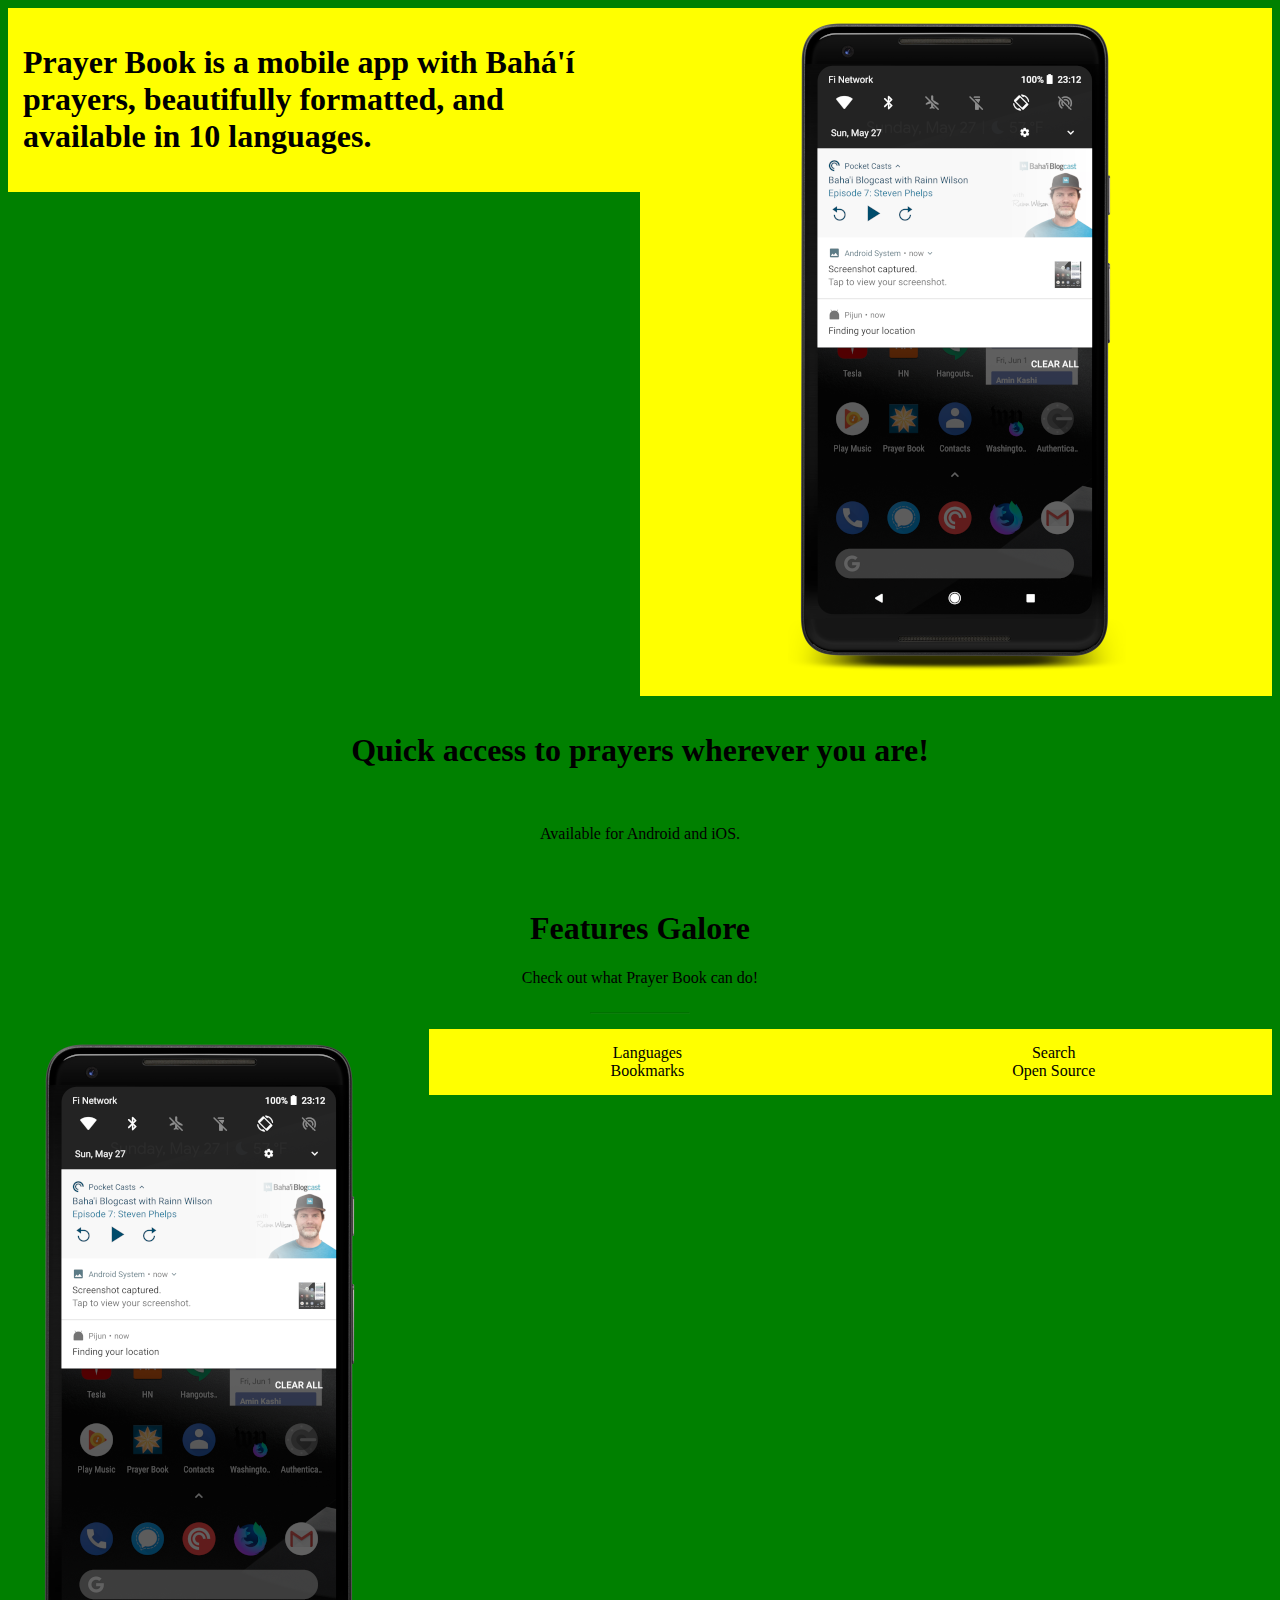
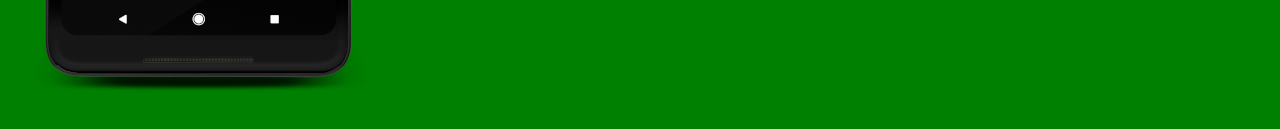
==== index.html @ 6ac78d89 "Saving progress" ====
<!DOCTYPE html>
<html lang="en">
    <head>
        <meta charset="utf-8">
        <meta name="viewport" content="width=device-width, initial-scale=1, shrink-to-fit=no">
        <meta name="author" content="Arash Payan">
        <meta name="description" content="Bahá'í prayers for Android and iOS">

        <link href="/css/style.css" rel="stylesheet" type="text/css">

        <title>Prayer Book - Bahá'í prayers for Android and iOS</title>
    </head>

    <body>
        <main>
            <div class="row">
                <div class="col-6 justify-center bgyellow">
                    <h1>Prayer Book is a mobile app with Bahá'í prayers, beautifully formatted, and available in 10 languages.</h1>
                </div>
                <div class="col-6 justify-center bgyellow">
                    <img
                        src="/images/screenshot.png"
                        srcset="/images/screenshot.png,
                                /images/screenshot@2x.png 2x"
                        alt="Screen shot of the English prayer categories in the prayer book app">
                </div>
            </div>

            <div class="row">
                <div id="download-section" class="col-12">
                    <h1>Quick access to prayers wherever you are!</h1>
                    <br>
                    <p>Available for Android and iOS.</p>
                </div>
            </div>

            <div class="row">
                <div id="features-headers" class="col-12">
                    <h1>Features Galore</h1>
                    <p>Check out what Prayer Book can do!</p>
                    <hr>
                </div>
            </div>

            <div class="row">
                <div class="col-4">
                        <img
                        src="/images/screenshot.png"
                        srcset="/images/screenshot.png,
                                /images/screenshot@2x.png 2x"
                        alt="Screen shot of the English prayer categories in the prayer book app">
                </div>
                <div id="features" class="col-8 bgyellow">
                    <div class="feature foo">Languages</div>
                    <div class="feature">Search</div>
                    <div class="feature">Bookmarks</div>
                    <div class="feature">Open Source</div>
                </div>
            </div>
        </main>
    </body>
</html>
---- css/style.css ----
* {
    box-sizing: border-box;
}

body {
    background-color: lightblue;
}

.row::after {
    content: "";
    clear: both;
    display: table;
}

[class*="col-"] {
    width: 100%;
    float: left;
    padding: 15px;
}

img {
    max-width: 100%;
    height: auto;
}

.justify-center {
    display: flex;
    align-items: center;
    justify-content: center;
}

.bgyellow {
    background: yellow;
}

#download-section {
    text-align: center;
}

hr {
    max-width: 100px;
    margin: 25px auto 0;
    border-width: 1px;
    border-color: rgba(34, 34, 34, 0.1)
}

#features-headers {
    text-align: center;
}

#features {
    display: flex;
    flex-direction: row;
    flex-wrap: wrap;
}

.feature {
    width: 100%;
    text-align: center;
}

@media only screen and (min-width: 768px) {
    .col-1 {width: 8.33%;}
    .col-2 {width: 16.66%;}
    .col-3 {width: 25%;}
    .col-4 {width: 33.33%;}
    .col-5 {width: 41.66%;}
    .col-6 {width: 50%;}
    .col-7 {width: 58.33%;}
    .col-8 {width: 66.66%;}
    .col-9 {width: 75%;}
    .col-10 {width: 83.33%;}
    .col-11 {width: 91.66%;}
    .col-12 {width: 100%;}

    body {
        background-color: green;
    }

    .feature {
        width: 50%;
    }
}
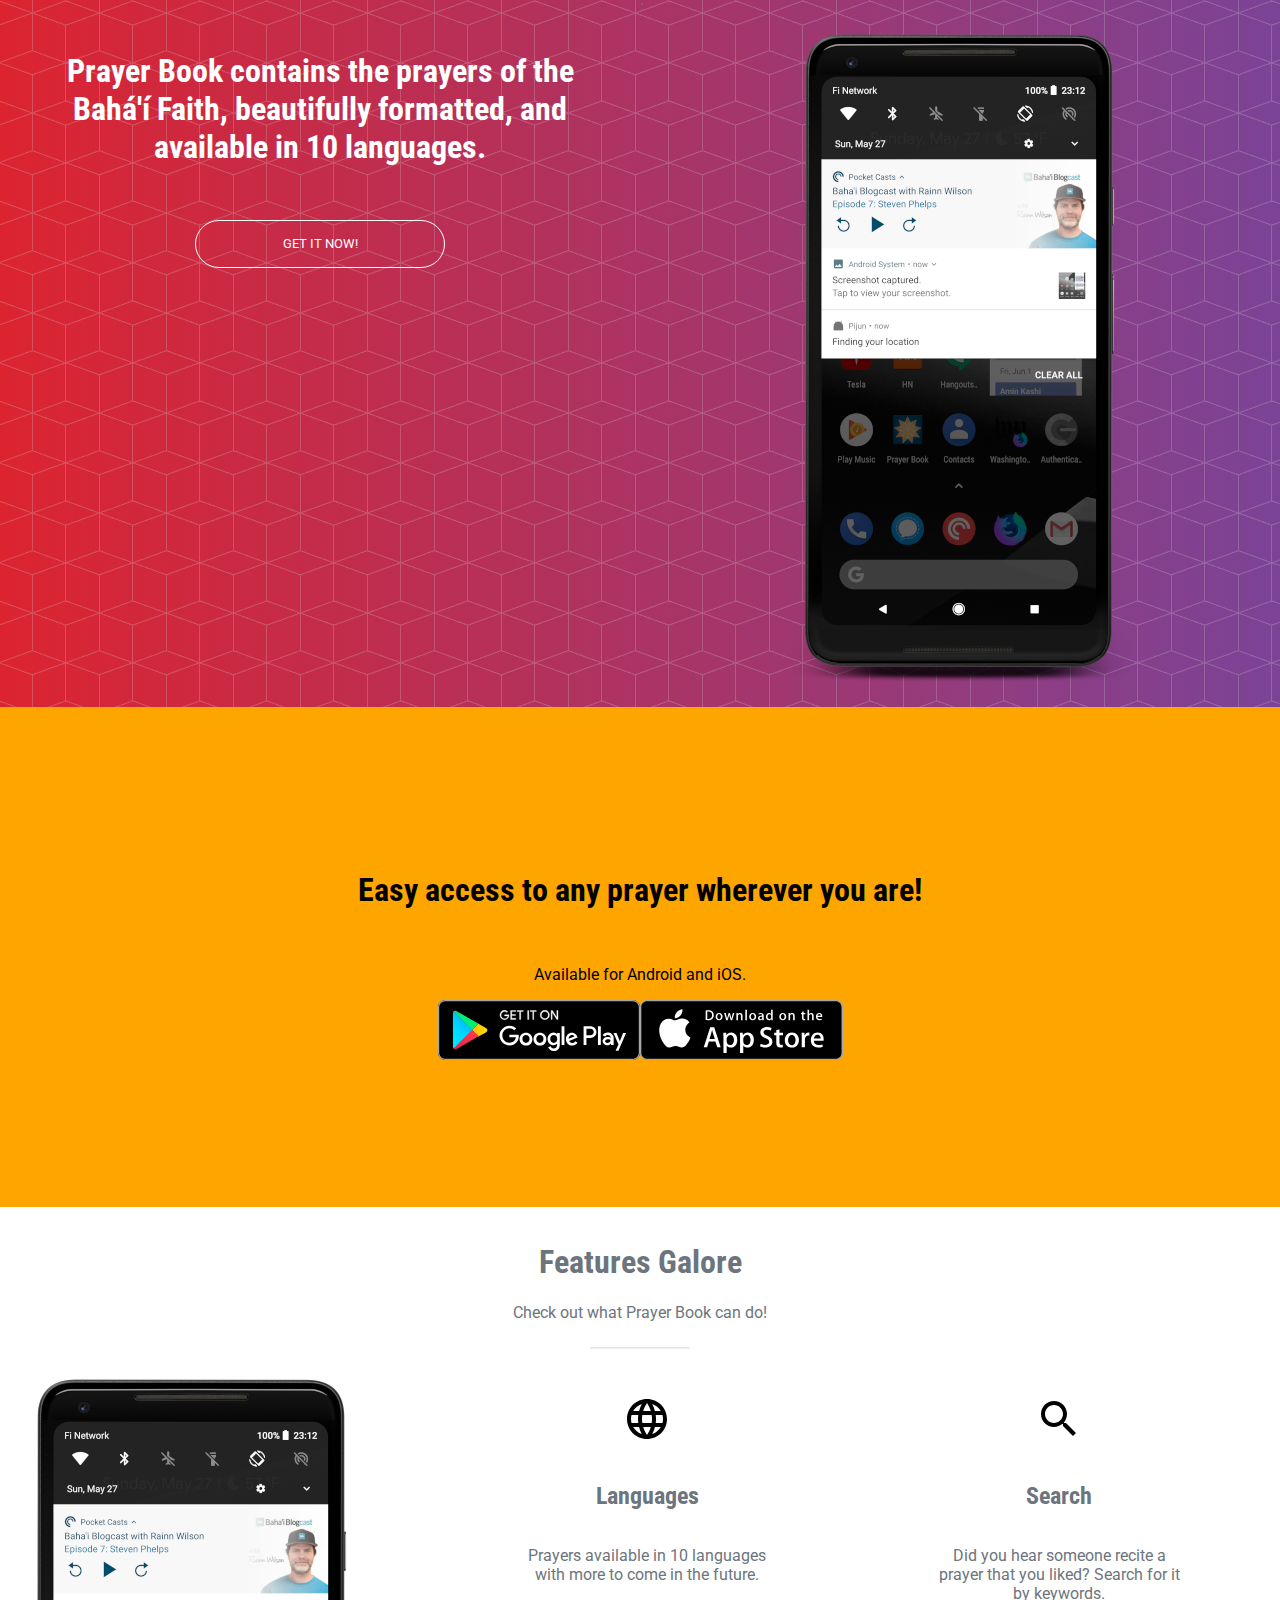
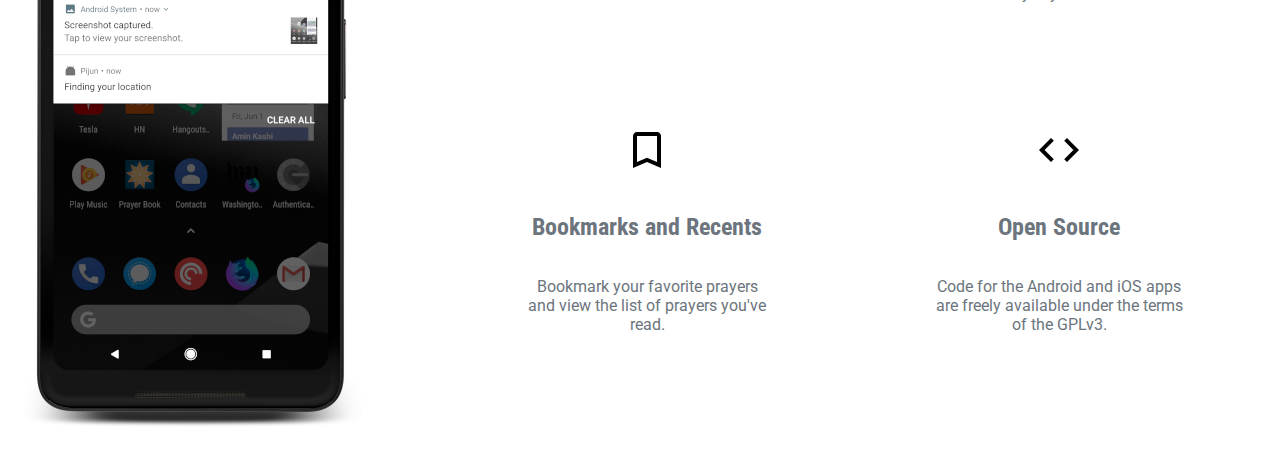
==== commit cd9e35b7: "Features, colors, links. Getting closer" ====
--- a/index.html
+++ b/index.html
@@ -6,6 +6,7 @@
         <meta name="author" content="Arash Payan">
         <meta name="description" content="Bahá'í prayers for Android and iOS">
 
+        <link href="https://fonts.googleapis.com/css?family=Roboto|Roboto+Condensed:300" rel="stylesheet">
         <link href="/css/style.css" rel="stylesheet" type="text/css">
 
         <title>Prayer Book - Bahá'í prayers for Android and iOS</title>
@@ -13,11 +14,12 @@
 
     <body>
         <main>
-            <div class="row">
-                <div class="col-6 justify-center bgyellow">
-                    <h1>Prayer Book is a mobile app with Bahá'í prayers, beautifully formatted, and available in 10 languages.</h1>
-                </div>
-                <div class="col-6 justify-center bgyellow">
+            <div class="row gradient-bg" >
+                <div class="col-6 verticalize">
+                    <h1 id="header-text">Prayer Book contains the prayers of the Bahá'í Faith, beautifully formatted, and available in 10 languages.</h1>
+                    <button>GET IT NOW!</button>
+                </div>`
+                <div class="col-6 verticalize">
                     <img
                         src="/images/screenshot.png"
                         srcset="/images/screenshot.png,
@@ -28,9 +30,10 @@
 
             <div class="row">
                 <div id="download-section" class="col-12">
-                    <h1>Quick access to prayers wherever you are!</h1>
+                    <h1>Easy access to any prayer wherever you are!</h1>
                     <br>
                     <p>Available for Android and iOS.</p>
+                    <span><a href="https://play.google.com/store/apps/details?id=com.arashpayan.prayerbook&hl=en_US"><img class="badge" src="/images/google-play-badge.svg"></a><a href="https://itunes.apple.com/us/app/prayer-book/id292151014?mt=8"><img class="badge" src="/images/app-store-badge.svg"></a></span>
                 </div>
             </div>
 
@@ -42,7 +45,7 @@
                 </div>
             </div>
 
-            <div class="row">
+            <div class="row" style="display: flex; justify-content: center; flex-direction: row; flex-wrap: wrap;">
                 <div class="col-4">
                         <img
                         src="/images/screenshot.png"
@@ -50,11 +53,27 @@
                                 /images/screenshot@2x.png 2x"
                         alt="Screen shot of the English prayer categories in the prayer book app">
                 </div>
-                <div id="features" class="col-8 bgyellow">
-                    <div class="feature foo">Languages</div>
-                    <div class="feature">Search</div>
-                    <div class="feature">Bookmarks</div>
-                    <div class="feature">Open Source</div>
+                <div id="features" class="col-8">
+                    <div class="feature">
+                        <img src="/images/outline-language-48px.svg" ><br>
+                        <h2>Languages</h2>
+                        <p>Prayers available in 10 languages with more to come in the future.</p>
+                    </div>
+                    <div class="feature">
+                        <img src="/images/baseline-search-48px.svg" ><br>
+                        <h2>Search</h2>
+                        <p>Did you hear someone recite a prayer that you liked? Search for it by keywords.</p>
+                    </div>
+                    <div class="feature">
+                        <img src="/images/baseline-bookmark_border-48px.svg" ><br>
+                        <h2>Bookmarks and Recents</h2>
+                        <p>Bookmark your favorite prayers and view the list of prayers you've read.</p>
+                    </div>
+                    <div class="feature">
+                        <img src="/images/baseline-code-48px.svg" ><br>
+                        <h2>Open Source</h2>
+                        <p>Code for the Android and iOS apps are freely available under the terms of the GPLv3.</p>
+                    </div>
                 </div>
             </div>
         </main>
--- a/css/style.css
+++ b/css/style.css
@@ -1,21 +1,102 @@
 * {
     box-sizing: border-box;
+    font-family: 'Roboto', sans-serif;
+}
+
+.badge {
+    height: 60px;
+    width: auto;
+}
+
+.bgyellow {
+    background: yellow;
 }
 
 body {
-    background-color: lightblue;
+    /* background-color: lightblue; */
+    padding: 0;
+    margin: 0;
+    color: rgb(108, 117, 125);
 }
 
-.row::after {
-    content: "";
-    clear: both;
-    display: table;
+button {
+    background: rgba(0, 0, 0, 0);
+    border-radius: 24px;
+    border-style: solid;
+    border-color: white;
+    border-width: 1px;
+    color: white;
+    height: 48px;
+    min-width: 250px;
+    margin: 16px;
 }
 
-[class*="col-"] {
+button:hover {
+    background-color: orange;
+}
+
+#download-section {
+    text-align: center;
+    background-color: orange;
+    min-height: 500px;
+    display: flex;
+    flex-direction: column;
+    align-items: stretch;
+    color: black;
+    justify-content: center;
+}
+
+.feature {
     width: 100%;
-    float: left;
-    padding: 15px;
+    text-align: center;
+    display: flex;
+    flex-direction: column;
+    align-items: center;
+}
+
+.feature > p {
+    max-width: 250px;
+    /* text-align: center; */
+}
+
+#features {
+    display: flex;
+    flex-direction: row;
+    flex-wrap: wrap;
+    justify-content: center;
+}
+
+#features-headers {
+    text-align: center;
+}
+
+.gradient-bg {
+    /* background: linear-gradient(to right, #7db9e8 0%,#1e5799 100%); */
+    /* background: linear-gradient(to right, #dc2430 0%,#7b4397 100%); */
+    background: url("/images/bg-pattern.png"), linear-gradient(to right, #dc2430 0%,#7b4397 100%);
+    /* background-image: ; */
+}
+
+#header-text {
+    color: white;
+    text-align: center;
+    padding: 16px;
+}
+
+h1, h2, h3, h4, h5, h6 {
+    font-family: 'Roboto Condensed', sans-serif;
+}
+
+hr {
+    max-width: 100px;
+    margin: 25px auto 0;
+    border-width: 1px;
+    border-color: rgba(34, 34, 34, 0.1);
+}
+
+.horizontalize {
+    display: flex;
+    flex-direction: row;
 }
 
 img {
@@ -29,34 +110,23 @@
     justify-content: center;
 }
 
-.bgyellow {
-    background: yellow;
+.row::after {
+    content: "";
+    clear: both;
+    display: table;
 }
 
-#download-section {
-    text-align: center;
+.verticalize {
+    display: flex;
+    justify-content: center;
+    flex-direction: column;
+    align-items: center;
 }
 
-hr {
-    max-width: 100px;
-    margin: 25px auto 0;
-    border-width: 1px;
-    border-color: rgba(34, 34, 34, 0.1)
-}
-
-#features-headers {
-    text-align: center;
-}
-
-#features {
-    display: flex;
-    flex-direction: row;
-    flex-wrap: wrap;
-}
-
-.feature {
+[class*="col-"] {
     width: 100%;
-    text-align: center;
+    float: left;
+    padding: 15px;
 }
 
 @media only screen and (min-width: 768px) {
@@ -73,12 +143,9 @@
     .col-11 {width: 91.66%;}
     .col-12 {width: 100%;}
 
-    body {
-        background-color: green;
-    }
-
     .feature {
         width: 50%;
+        padding: 16px;
     }
 }
 
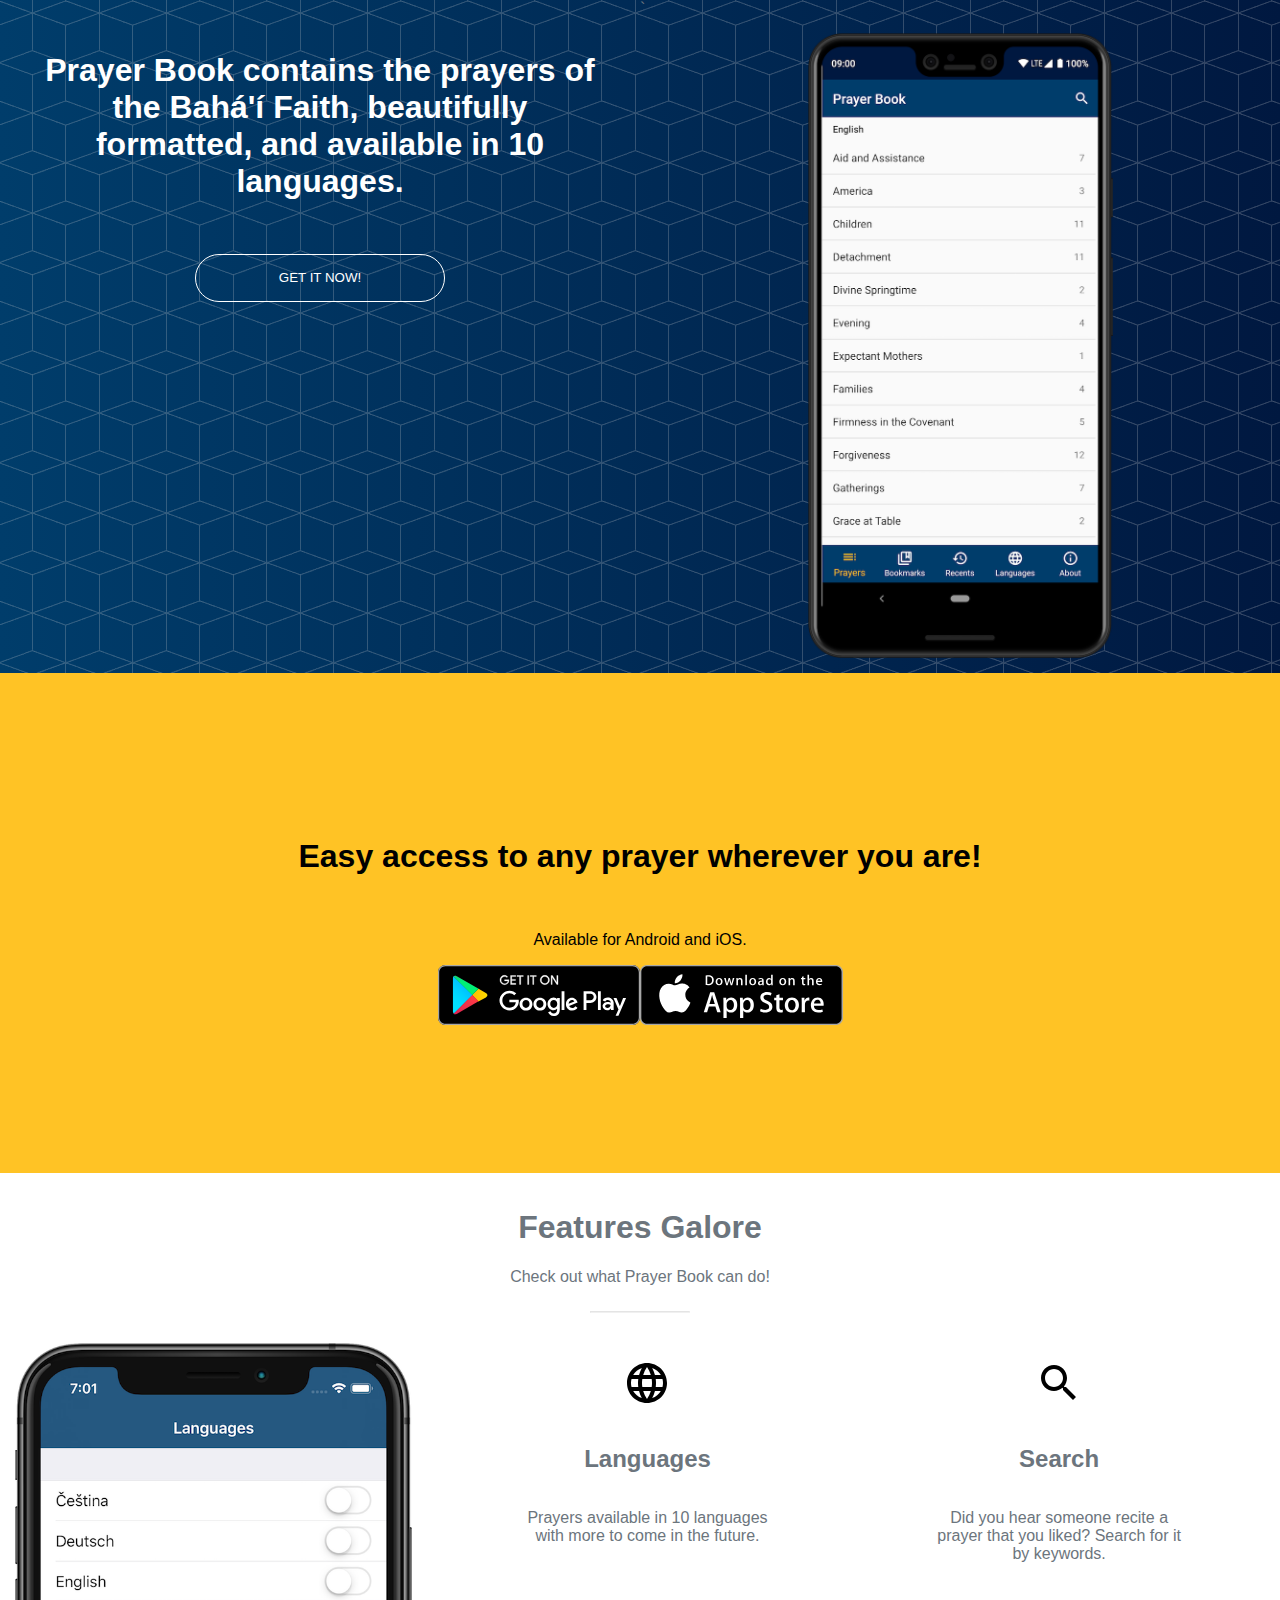
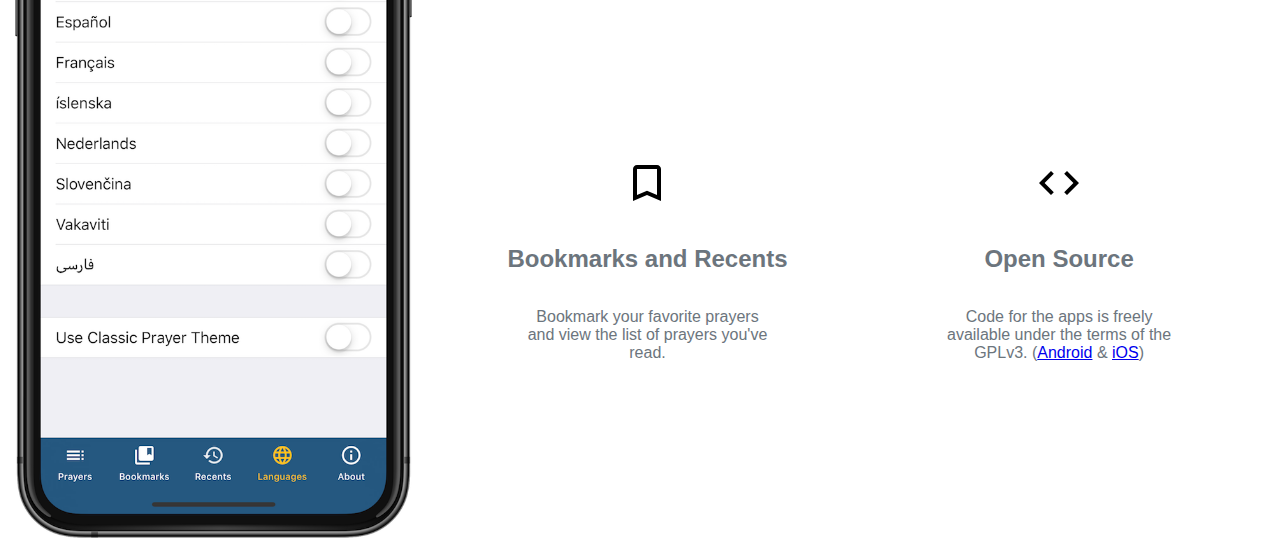
==== commit f59f3ed3: "* Real screenshots * No more custom font * Add links to Github and to the download section of the pa" ====
--- a/index.html
+++ b/index.html
@@ -6,10 +6,15 @@
         <meta name="author" content="Arash Payan">
         <meta name="description" content="Bahá'í prayers for Android and iOS">
 
-        <link href="https://fonts.googleapis.com/css?family=Roboto|Roboto+Condensed:300" rel="stylesheet">
         <link href="/css/style.css" rel="stylesheet" type="text/css">
 
         <title>Prayer Book - Bahá'í prayers for Android and iOS</title>
+
+        <meta property="og:title" content="Prayer Book - Bahá'í prayers for Android and iOS" />
+        <meta property="og:image" content="https://www.prayerbook.app/images/android-screenshot-categories.png" />
+        <meta property="og:image" content="https://www.prayerbook.app/images/ios-screenshot-languages.png" />
+        <meta property="og:url" content="https://www.prayerbook.app" />
+        <meta property="og:type" content="website" />
     </head>
 
     <body>
@@ -17,13 +22,11 @@
             <div class="row gradient-bg" >
                 <div class="col-6 verticalize">
                     <h1 id="header-text">Prayer Book contains the prayers of the Bahá'í Faith, beautifully formatted, and available in 10 languages.</h1>
-                    <button>GET IT NOW!</button>
+                    <a href="#download-section"><button >GET IT NOW!</button></a>
                 </div>`
                 <div class="col-6 verticalize">
-                    <img
-                        src="/images/screenshot.png"
-                        srcset="/images/screenshot.png,
-                                /images/screenshot@2x.png 2x"
+                    <img src="/images/android-screenshot-categories.png"
+                        style="width: 50%; height: 50%;"
                         alt="Screen shot of the English prayer categories in the prayer book app">
                 </div>
             </div>
@@ -33,7 +36,7 @@
                     <h1>Easy access to any prayer wherever you are!</h1>
                     <br>
                     <p>Available for Android and iOS.</p>
-                    <span><a href="https://play.google.com/store/apps/details?id=com.arashpayan.prayerbook&hl=en_US"><img class="badge" src="/images/google-play-badge.svg"></a><a href="https://itunes.apple.com/us/app/prayer-book/id292151014?mt=8"><img class="badge" src="/images/app-store-badge.svg"></a></span>
+                    <span><a href="https://play.google.com/store/apps/details?id=com.arashpayan.prayerbook"><img class="badge" src="/images/gplay-badge.svg"></a><a href="https://itunes.apple.com/us/app/prayer-book/id292151014?mt=8"><img class="badge" src="/images/app-store-badge.svg"></a></span>
                 </div>
             </div>
 
@@ -47,10 +50,7 @@
 
             <div class="row" style="display: flex; justify-content: center; flex-direction: row; flex-wrap: wrap;">
                 <div class="col-4">
-                        <img
-                        src="/images/screenshot.png"
-                        srcset="/images/screenshot.png,
-                                /images/screenshot@2x.png 2x"
+                        <img src="/images/ios-screenshot-languages.png"
                         alt="Screen shot of the English prayer categories in the prayer book app">
                 </div>
                 <div id="features" class="col-8">
@@ -72,7 +72,7 @@
                     <div class="feature">
                         <img src="/images/baseline-code-48px.svg" ><br>
                         <h2>Open Source</h2>
-                        <p>Code for the Android and iOS apps are freely available under the terms of the GPLv3.</p>
+                        <p>Code for the apps is freely available under the terms of the GPLv3. (<a href="https://github.com/arashpayan/prayer-book">Android</a> & <a href="https://github.com/arashpayan/Prayer-Book-Android">iOS</a>)</p>
                     </div>
                 </div>
             </div>
--- a/css/style.css
+++ b/css/style.css
@@ -1,6 +1,6 @@
 * {
     box-sizing: border-box;
-    font-family: 'Roboto', sans-serif;
+    font-family: sans-serif;
 }
 
 .badge {
@@ -32,12 +32,12 @@
 }
 
 button:hover {
-    background-color: orange;
+    background-color: #ffc325;
 }
 
 #download-section {
     text-align: center;
-    background-color: orange;
+    background-color: #ffc325;
     min-height: 500px;
     display: flex;
     flex-direction: column;
@@ -71,10 +71,7 @@
 }
 
 .gradient-bg {
-    /* background: linear-gradient(to right, #7db9e8 0%,#1e5799 100%); */
-    /* background: linear-gradient(to right, #dc2430 0%,#7b4397 100%); */
-    background: url("/images/bg-pattern.png"), linear-gradient(to right, #dc2430 0%,#7b4397 100%);
-    /* background-image: ; */
+    background: url("/images/bg-pattern.png"), linear-gradient(to right, #003d6b 0%,#001840 100%);
 }
 
 #header-text {
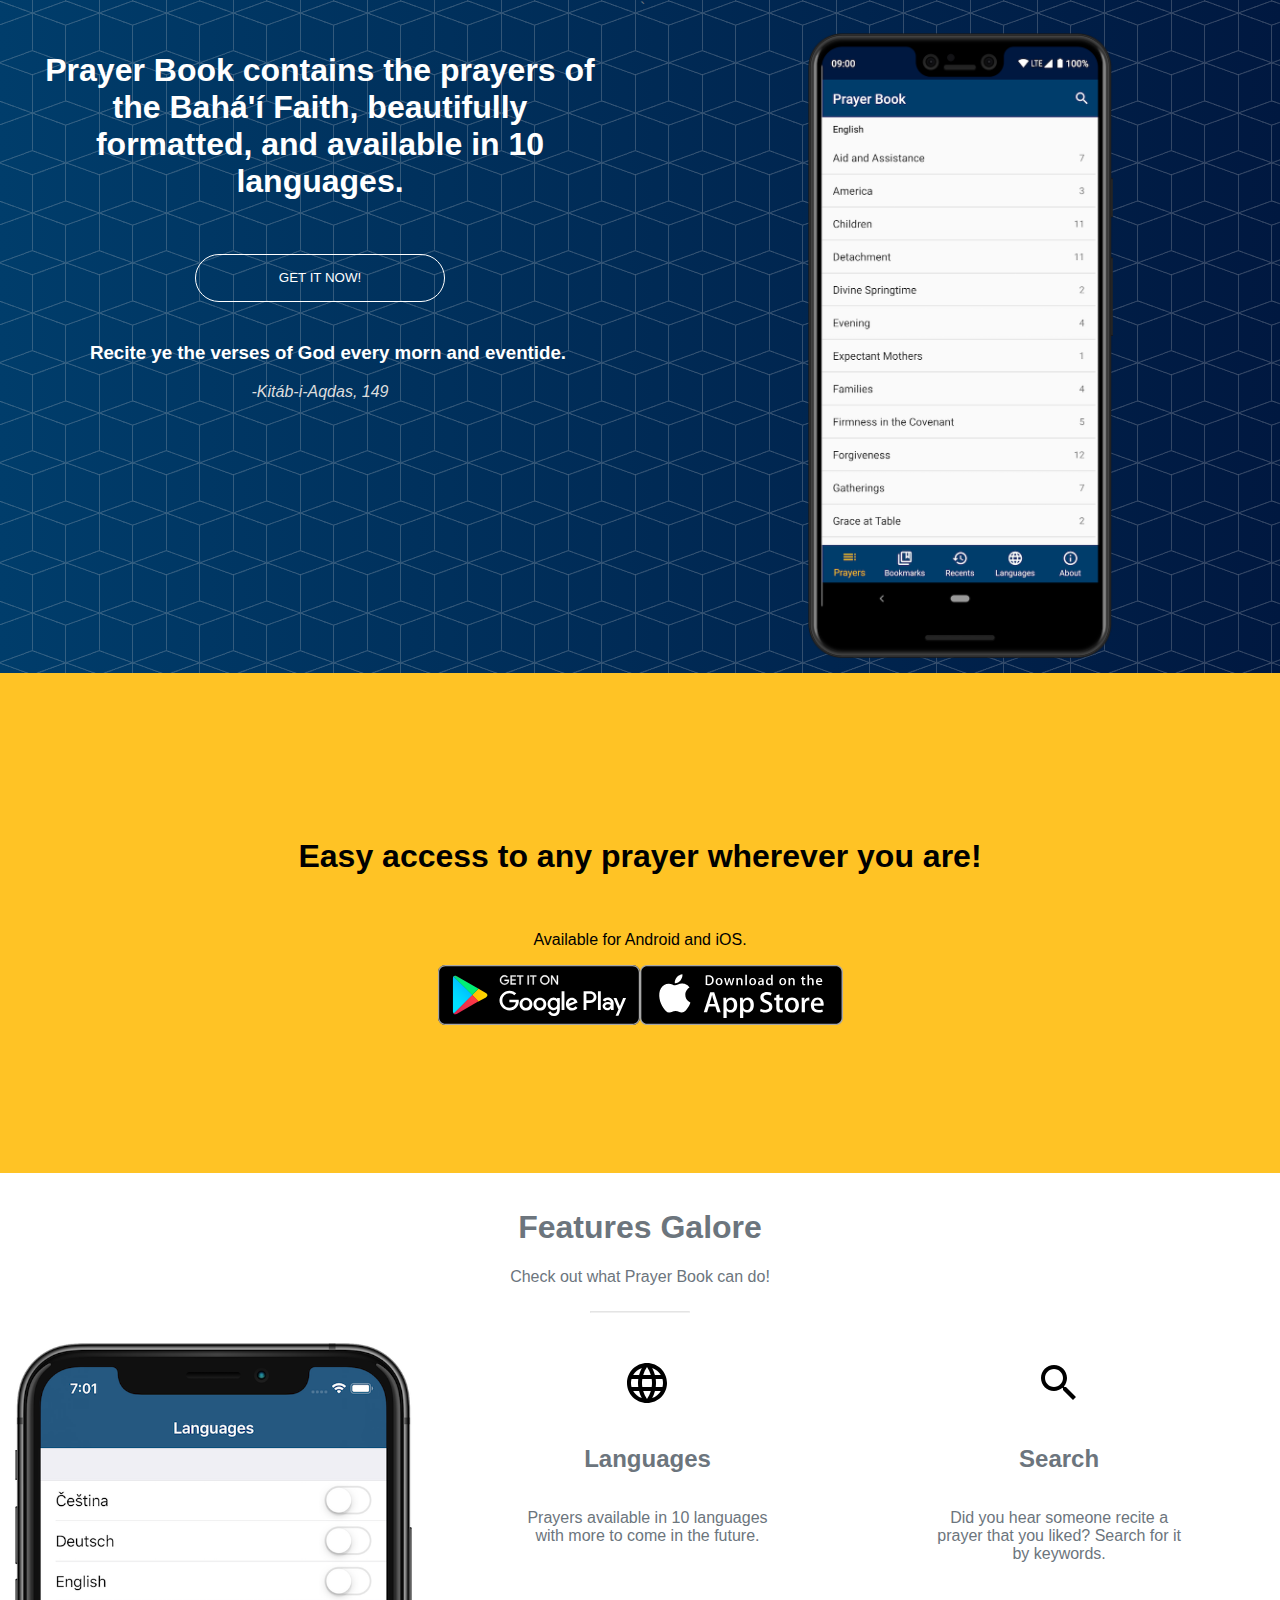
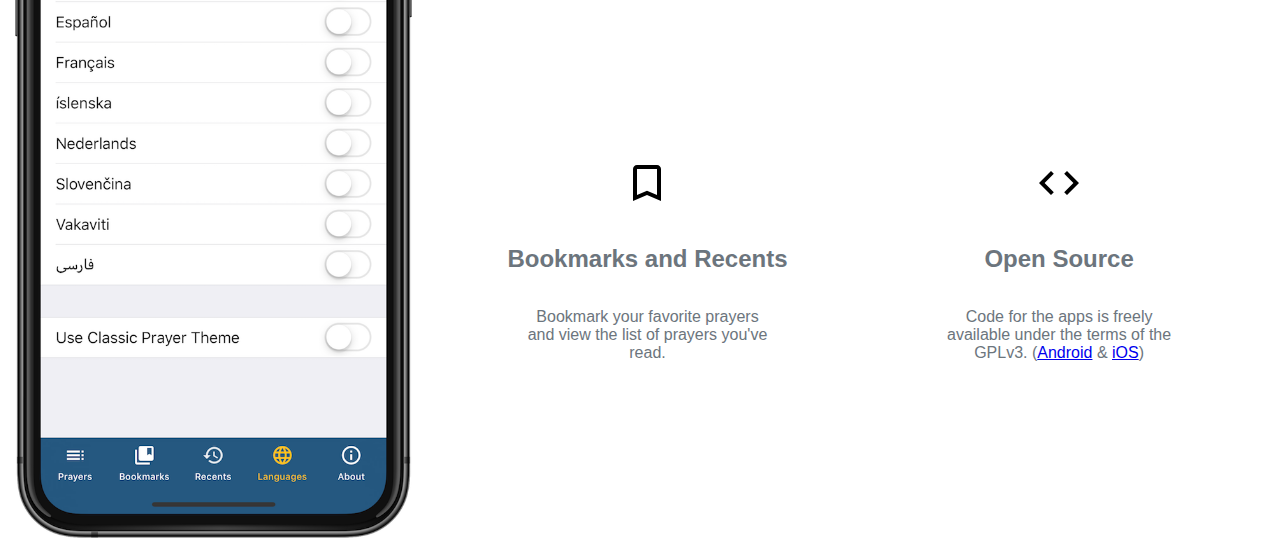
==== commit bbaf6f64: "Add a quote from the Aqdas below the call to action" ====
--- a/index.html
+++ b/index.html
@@ -23,6 +23,8 @@
                 <div class="col-6 verticalize">
                     <h1 id="header-text">Prayer Book contains the prayers of the Bahá'í Faith, beautifully formatted, and available in 10 languages.</h1>
                     <a href="#download-section"><button >GET IT NOW!</button></a>
+                    <h3 id="quote-text">Recite ye the verses of God every morn and eventide.</h2>
+                    <p id="citation-text"><em>-Kitáb-i-Aqdas, 149</em></p>
                 </div>`
                 <div class="col-6 verticalize">
                     <img src="/images/android-screenshot-categories.png"
@@ -51,7 +53,7 @@
             <div class="row" style="display: flex; justify-content: center; flex-direction: row; flex-wrap: wrap;">
                 <div class="col-4">
                         <img src="/images/ios-screenshot-languages.png"
-                        alt="Screen shot of the English prayer categories in the prayer book app">
+                        alt="Screen shot of the languages tab in the prayer book app">
                 </div>
                 <div id="features" class="col-8">
                     <div class="feature">
--- a/css/style.css
+++ b/css/style.css
@@ -6,10 +6,6 @@
 .badge {
     height: 60px;
     width: auto;
-}
-
-.bgyellow {
-    background: yellow;
 }
 
 body {
@@ -80,6 +76,18 @@
     padding: 16px;
 }
 
+#quote-text {
+    color: white;
+    margin-left: 16px;
+    margin-top: 24px;
+}
+
+#citation-text {
+    color: #dddddd;
+    text-align: end;
+    margin: 0;
+}
+
 h1, h2, h3, h4, h5, h6 {
     font-family: 'Roboto Condensed', sans-serif;
 }
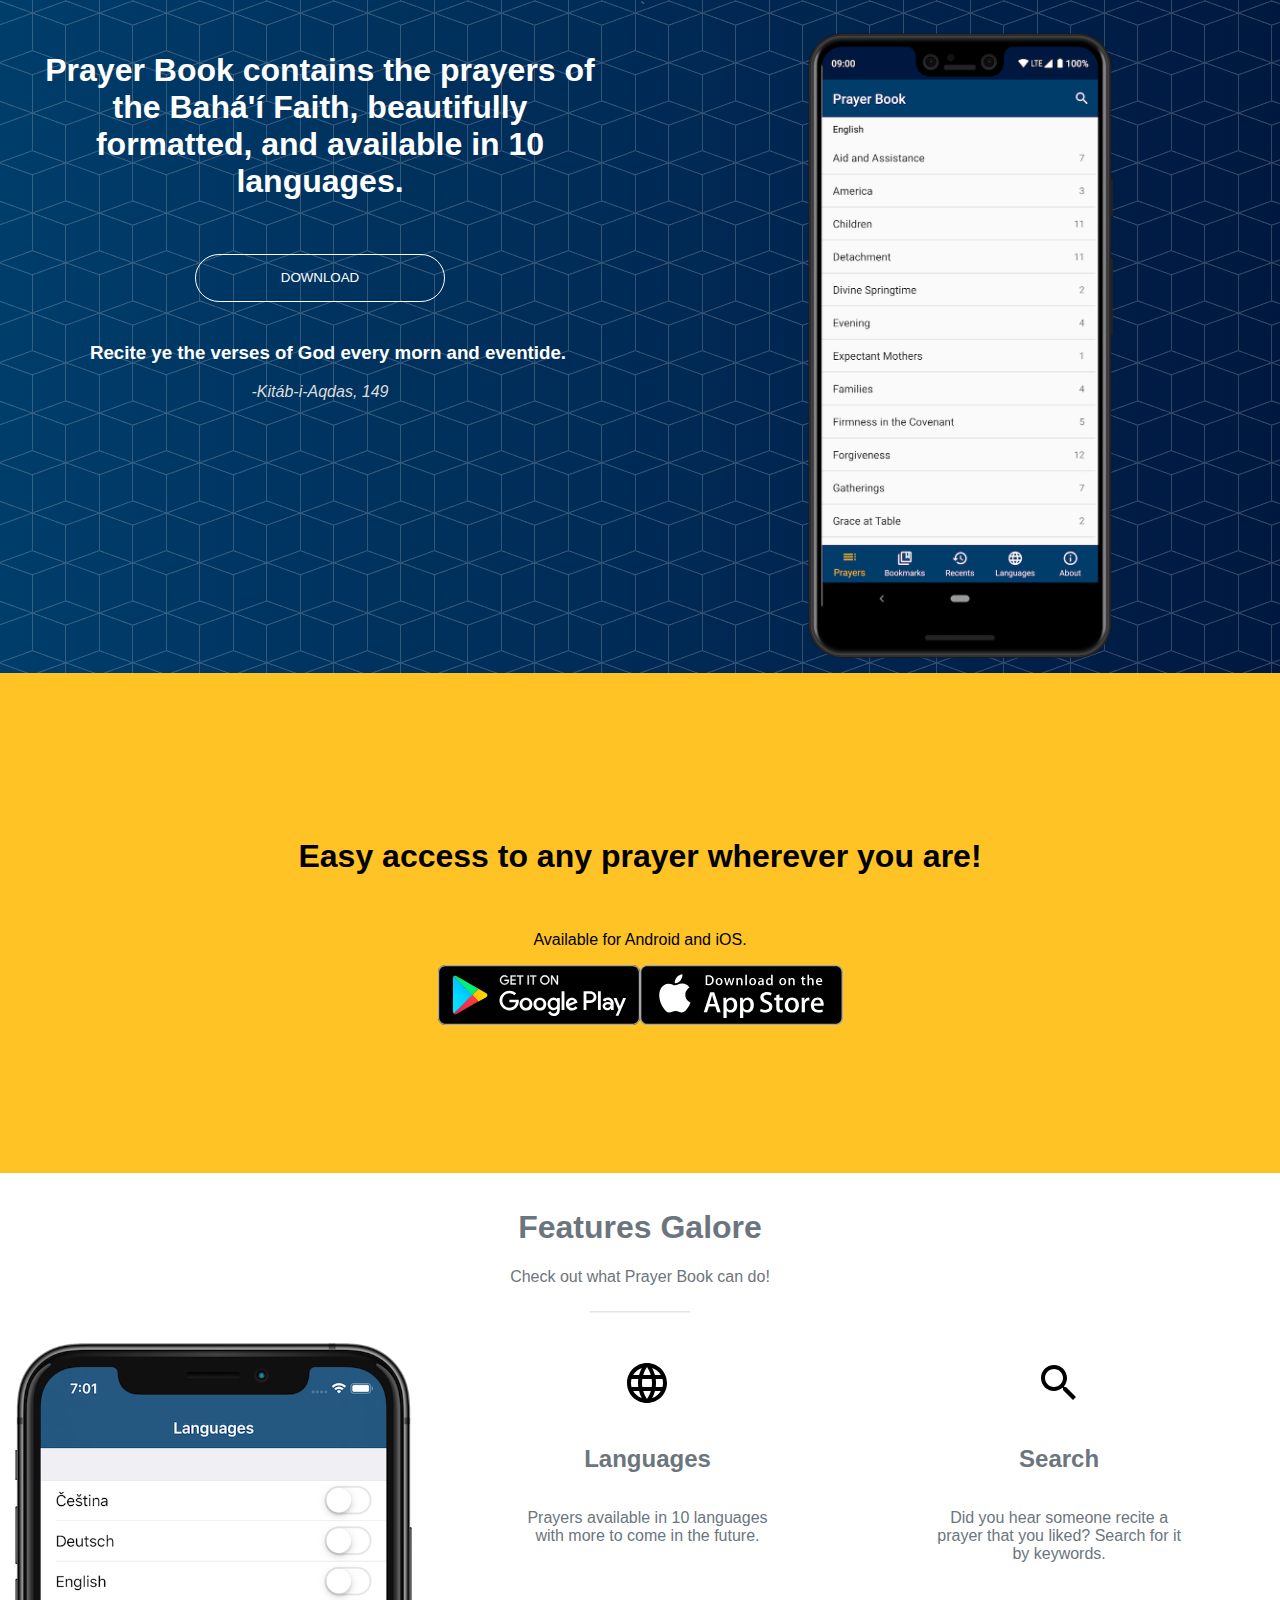
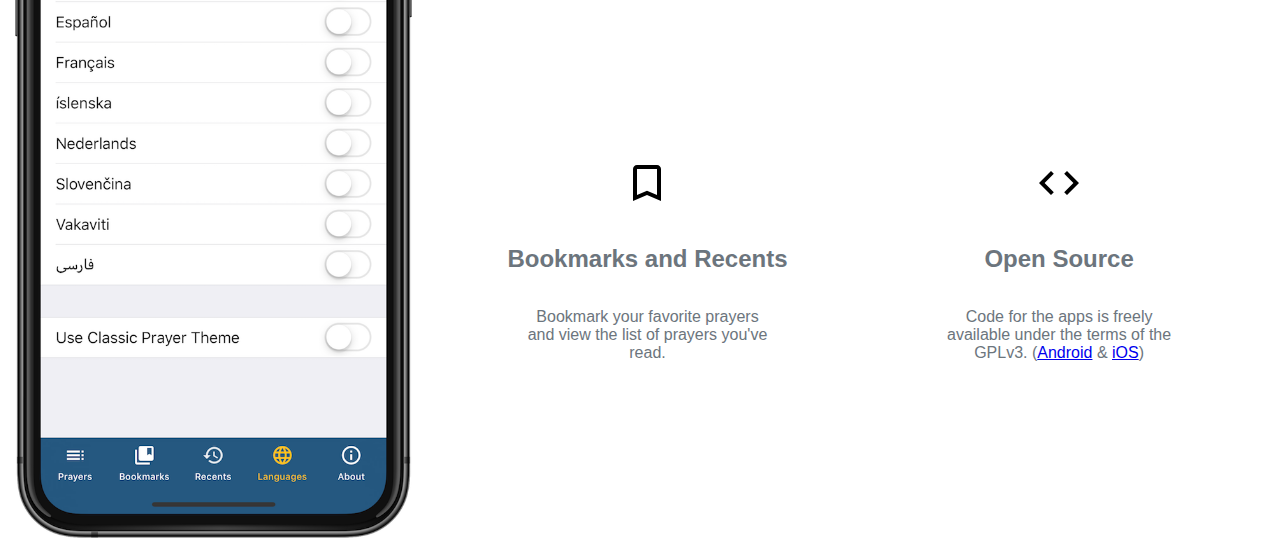
==== commit be2fc3e4: "Change call to action to a simple 'download'" ====
--- a/index.html
+++ b/index.html
@@ -22,7 +22,7 @@
             <div class="row gradient-bg" >
                 <div class="col-6 verticalize">
                     <h1 id="header-text">Prayer Book contains the prayers of the Bahá'í Faith, beautifully formatted, and available in 10 languages.</h1>
-                    <a href="#download-section"><button >GET IT NOW!</button></a>
+                    <a href="#download-section"><button>DOWNLOAD</button></a>
                     <h3 id="quote-text">Recite ye the verses of God every morn and eventide.</h2>
                     <p id="citation-text"><em>-Kitáb-i-Aqdas, 149</em></p>
                 </div>`
